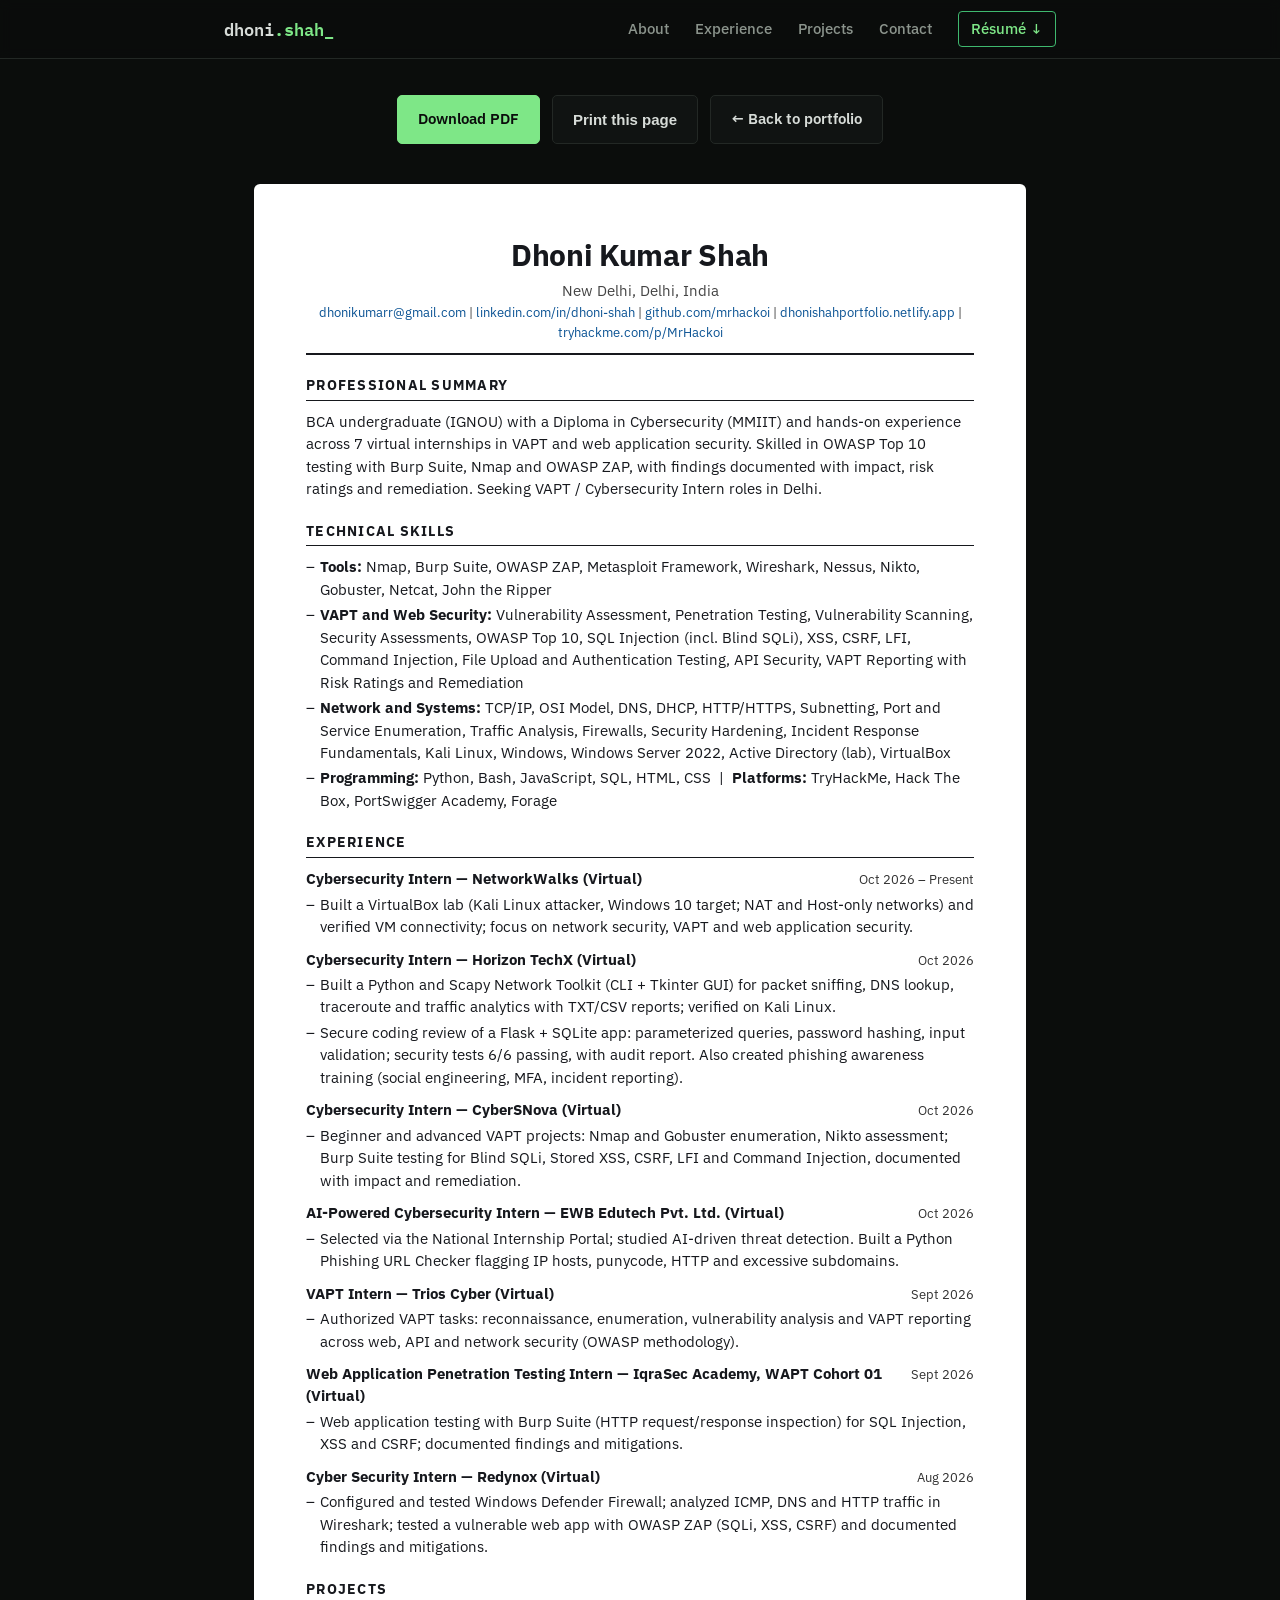
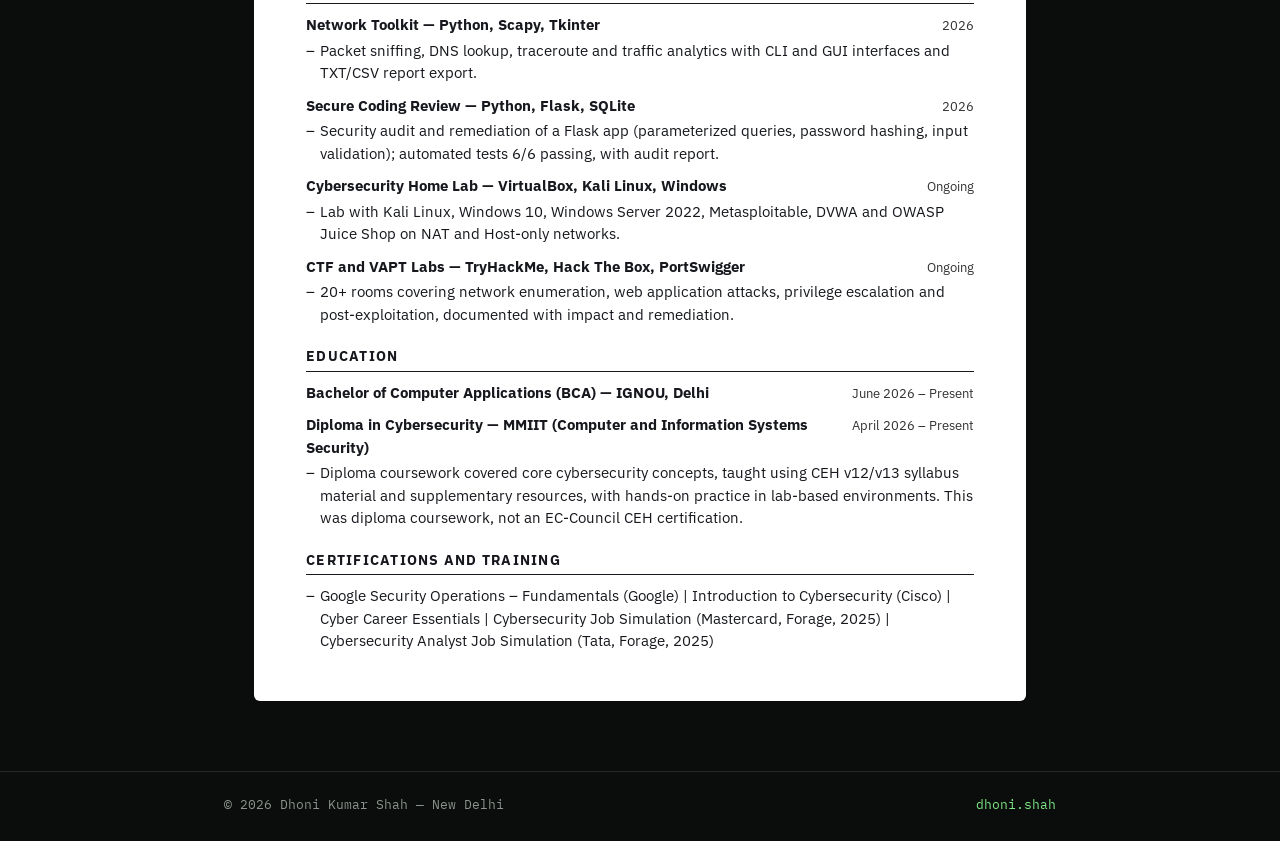
==== resume.html @ 26e0c346 "New hand-built cybersecurity portfolio: home + résumé pages, custom CSS/JS (replaces old generated b" ====
<!DOCTYPE html>
<html lang="en">
<head>
<meta charset="UTF-8" />
<meta name="viewport" content="width=device-width, initial-scale=1.0" />
<title>Résumé — Dhoni Kumar Shah</title>
<meta name="description" content="Résumé of Dhoni Kumar Shah — Cybersecurity Intern, VAPT & Web Application Security, New Delhi." />
<link rel="icon" href="data:image/svg+xml,<svg xmlns='http://www.w3.org/2000/svg' viewBox='0 0 100 100'><rect width='100' height='100' fill='%230b0d0c'/><text x='50' y='68' font-size='58' text-anchor='middle' fill='%237ee787' font-family='monospace' font-weight='bold'>D</text></svg>" />
<link rel="preconnect" href="https://fonts.googleapis.com" />
<link rel="preconnect" href="https://fonts.gstatic.com" crossorigin />
<link href="https://fonts.googleapis.com/css2?family=IBM+Plex+Mono:wght@400;500;600&family=IBM+Plex+Sans:wght@400;500;600;700&display=swap" rel="stylesheet" />
<link rel="stylesheet" href="styles.css" />
</head>
<body>

<header class="site-header">
  <div class="wrap header-inner">
    <a class="brand" href="index.html">dhoni<span class="accent">.shah</span><span class="cursor">_</span></a>
    <nav class="nav" id="nav">
      <a href="index.html#about">About</a>
      <a href="index.html#experience">Experience</a>
      <a href="index.html#projects">Projects</a>
      <a href="index.html#contact">Contact</a>
      <a class="nav-resume" href="resume.pdf" download>Résumé ↓</a>
    </nav>
    <button class="nav-toggle" id="navToggle" aria-label="Menu">≡</button>
  </div>
</header>

<main class="wrap resume-page">
  <div class="resume-actions">
    <a class="btn btn-solid" href="resume.pdf" download>Download PDF</a>
    <button class="btn btn-ghost" onclick="window.print()">Print this page</button>
    <a class="btn btn-ghost" href="index.html">← Back to portfolio</a>
  </div>

  <div class="sheet">
    <h1>Dhoni Kumar Shah</h1>
    <p class="r-loc">New Delhi, Delhi, India</p>
    <p class="r-contact">
      <a href="mailto:dhonikumarr@gmail.com">dhonikumarr@gmail.com</a> |
      <a href="https://www.linkedin.com/in/dhoni-shah">linkedin.com/in/dhoni-shah</a> |
      <a href="https://github.com/mrhackoi">github.com/mrhackoi</a> |
      <a href="https://dhonishahportfolio.netlify.app/">dhonishahportfolio.netlify.app</a> |
      <a href="https://tryhackme.com/p/MrHackoi">tryhackme.com/p/MrHackoi</a>
    </p>

    <h2>Professional Summary</h2>
    <p>BCA undergraduate (IGNOU) with a Diploma in Cybersecurity (MMIIT) and hands-on experience across 7 virtual internships in VAPT and web application security. Skilled in OWASP Top 10 testing with Burp Suite, Nmap and OWASP ZAP, with findings documented with impact, risk ratings and remediation. Seeking VAPT / Cybersecurity Intern roles in Delhi.</p>

    <h2>Technical Skills</h2>
    <ul>
      <li><strong>Tools:</strong> Nmap, Burp Suite, OWASP ZAP, Metasploit Framework, Wireshark, Nessus, Nikto, Gobuster, Netcat, John the Ripper</li>
      <li><strong>VAPT and Web Security:</strong> Vulnerability Assessment, Penetration Testing, Vulnerability Scanning, Security Assessments, OWASP Top 10, SQL Injection (incl. Blind SQLi), XSS, CSRF, LFI, Command Injection, File Upload and Authentication Testing, API Security, VAPT Reporting with Risk Ratings and Remediation</li>
      <li><strong>Network and Systems:</strong> TCP/IP, OSI Model, DNS, DHCP, HTTP/HTTPS, Subnetting, Port and Service Enumeration, Traffic Analysis, Firewalls, Security Hardening, Incident Response Fundamentals, Kali Linux, Windows, Windows Server 2022, Active Directory (lab), VirtualBox</li>
      <li><strong>Programming:</strong> Python, Bash, JavaScript, SQL, HTML, CSS &nbsp;|&nbsp; <strong>Platforms:</strong> TryHackMe, Hack The Box, PortSwigger Academy, Forage</li>
    </ul>

    <h2>Experience</h2>
    <div class="r-row"><h3>Cybersecurity Intern — NetworkWalks (Virtual)</h3><span class="r-date">Oct 2026 – Present</span></div>
    <ul><li>Built a VirtualBox lab (Kali Linux attacker, Windows 10 target; NAT and Host-only networks) and verified VM connectivity; focus on network security, VAPT and web application security.</li></ul>
    <div class="r-row"><h3>Cybersecurity Intern — Horizon TechX (Virtual)</h3><span class="r-date">Oct 2026</span></div>
    <ul>
      <li>Built a Python and Scapy Network Toolkit (CLI + Tkinter GUI) for packet sniffing, DNS lookup, traceroute and traffic analytics with TXT/CSV reports; verified on Kali Linux.</li>
      <li>Secure coding review of a Flask + SQLite app: parameterized queries, password hashing, input validation; security tests 6/6 passing, with audit report. Also created phishing awareness training (social engineering, MFA, incident reporting).</li>
    </ul>
    <div class="r-row"><h3>Cybersecurity Intern — CyberSNova (Virtual)</h3><span class="r-date">Oct 2026</span></div>
    <ul><li>Beginner and advanced VAPT projects: Nmap and Gobuster enumeration, Nikto assessment; Burp Suite testing for Blind SQLi, Stored XSS, CSRF, LFI and Command Injection, documented with impact and remediation.</li></ul>
    <div class="r-row"><h3>AI-Powered Cybersecurity Intern — EWB Edutech Pvt. Ltd. (Virtual)</h3><span class="r-date">Oct 2026</span></div>
    <ul><li>Selected via the National Internship Portal; studied AI-driven threat detection. Built a Python Phishing URL Checker flagging IP hosts, punycode, HTTP and excessive subdomains.</li></ul>
    <div class="r-row"><h3>VAPT Intern — Trios Cyber (Virtual)</h3><span class="r-date">Sept 2026</span></div>
    <ul><li>Authorized VAPT tasks: reconnaissance, enumeration, vulnerability analysis and VAPT reporting across web, API and network security (OWASP methodology).</li></ul>
    <div class="r-row"><h3>Web Application Penetration Testing Intern — IqraSec Academy, WAPT Cohort 01 (Virtual)</h3><span class="r-date">Sept 2026</span></div>
    <ul><li>Web application testing with Burp Suite (HTTP request/response inspection) for SQL Injection, XSS and CSRF; documented findings and mitigations.</li></ul>
    <div class="r-row"><h3>Cyber Security Intern — Redynox (Virtual)</h3><span class="r-date">Aug 2026</span></div>
    <ul><li>Configured and tested Windows Defender Firewall; analyzed ICMP, DNS and HTTP traffic in Wireshark; tested a vulnerable web app with OWASP ZAP (SQLi, XSS, CSRF) and documented findings and mitigations.</li></ul>

    <h2>Projects</h2>
    <div class="r-row"><h3>Network Toolkit — Python, Scapy, Tkinter</h3><span class="r-date">2026</span></div>
    <ul><li>Packet sniffing, DNS lookup, traceroute and traffic analytics with CLI and GUI interfaces and TXT/CSV report export.</li></ul>
    <div class="r-row"><h3>Secure Coding Review — Python, Flask, SQLite</h3><span class="r-date">2026</span></div>
    <ul><li>Security audit and remediation of a Flask app (parameterized queries, password hashing, input validation); automated tests 6/6 passing, with audit report.</li></ul>
    <div class="r-row"><h3>Cybersecurity Home Lab — VirtualBox, Kali Linux, Windows</h3><span class="r-date">Ongoing</span></div>
    <ul><li>Lab with Kali Linux, Windows 10, Windows Server 2022, Metasploitable, DVWA and OWASP Juice Shop on NAT and Host-only networks.</li></ul>
    <div class="r-row"><h3>CTF and VAPT Labs — TryHackMe, Hack The Box, PortSwigger</h3><span class="r-date">Ongoing</span></div>
    <ul><li>20+ rooms covering network enumeration, web application attacks, privilege escalation and post-exploitation, documented with impact and remediation.</li></ul>

    <h2>Education</h2>
    <div class="r-row"><h3>Bachelor of Computer Applications (BCA) — IGNOU, Delhi</h3><span class="r-date">June 2026 – Present</span></div>
    <div class="r-row"><h3>Diploma in Cybersecurity — MMIIT (Computer and Information Systems Security)</h3><span class="r-date">April 2026 – Present</span></div>
    <ul><li>Diploma coursework covered core cybersecurity concepts, taught using CEH v12/v13 syllabus material and supplementary resources, with hands-on practice in lab-based environments. This was diploma coursework, not an EC-Council CEH certification.</li></ul>

    <h2>Certifications and Training</h2>
    <ul><li>Google Security Operations – Fundamentals (Google) | Introduction to Cybersecurity (Cisco) | Cyber Career Essentials | Cybersecurity Job Simulation (Mastercard, Forage, 2025) | Cybersecurity Analyst Job Simulation (Tata, Forage, 2025)</li></ul>
  </div>
</main>

<footer class="site-footer">
  <div class="wrap footer-inner mono">
    <span>© <span id="year">2026</span> Dhoni Kumar Shah — New Delhi</span>
    <span><a href="index.html">dhoni.shah</a></span>
  </div>
</footer>

<script src="script.js"></script>
</body>
</html>
---- styles.css ----
/* Dhoni Kumar Shah — portfolio
   Hand-built stylesheet. Dark, paper-flat, one accent. No frameworks. */

:root {
  --bg: #0b0d0c;
  --bg-soft: #101312;
  --panel: #121514;
  --line: #232825;
  --text: #d7dcd8;
  --muted: #8b948c;
  --accent: #7ee787;
  --accent-dim: #3fb96f;
  --mono: "IBM Plex Mono", ui-monospace, monospace;
  --sans: "IBM Plex Sans", -apple-system, "Segoe UI", sans-serif;
}

* { margin: 0; padding: 0; box-sizing: border-box; }

html { scroll-behavior: smooth; }

body {
  background: var(--bg);
  color: var(--text);
  font-family: var(--sans);
  font-size: 16.5px;
  line-height: 1.65;
  -webkit-font-smoothing: antialiased;
}

::selection { background: var(--accent); color: #0b0d0c; }

.wrap { max-width: 880px; margin: 0 auto; padding: 0 24px; }
.mono { font-family: var(--mono); }
.accent { color: var(--accent); }

a { color: var(--accent); text-decoration: none; }
a:hover { text-decoration: underline; text-underline-offset: 3px; }

/* ---------- header ---------- */
.site-header {
  position: sticky; top: 0; z-index: 10;
  background: rgba(11, 13, 12, 0.92);
  backdrop-filter: blur(6px);
  border-bottom: 1px solid var(--line);
}
.header-inner { display: flex; align-items: center; justify-content: space-between; height: 58px; }
.brand { font-family: var(--mono); font-weight: 600; font-size: 17px; color: var(--text); }
.brand:hover { text-decoration: none; }
.cursor { color: var(--accent); animation: blink 1.1s steps(1) infinite; }
@keyframes blink { 50% { opacity: 0; } }

.nav { display: flex; gap: 26px; align-items: center; }
.nav a { color: var(--muted); font-size: 14.5px; font-weight: 500; }
.nav a:hover { color: var(--text); text-decoration: none; }
.nav .nav-resume {
  color: var(--accent); border: 1px solid var(--accent-dim);
  padding: 5px 12px; border-radius: 4px;
}
.nav .nav-resume:hover { background: rgba(126, 231, 135, 0.08); color: var(--accent); }
.nav-toggle { display: none; background: none; border: 0; color: var(--text); font-size: 24px; cursor: pointer; }

/* ---------- hero ---------- */
.hero { padding: 84px 24px 30px; }
.hero-kicker { font-size: 13.5px; color: var(--muted); letter-spacing: 0.02em; margin-bottom: 22px; }
.dot {
  display: inline-block; width: 8px; height: 8px; border-radius: 50%;
  background: var(--accent); margin-right: 8px; vertical-align: 1px;
  animation: pulse 2s ease-in-out infinite;
}
@keyframes pulse { 50% { opacity: 0.35; } }

.hero h1 { font-size: 52px; line-height: 1.08; font-weight: 700; letter-spacing: -0.02em; }
.hero-role { font-size: 22px; color: var(--muted); font-weight: 500; margin-top: 10px; }
.hero-text { max-width: 640px; margin-top: 22px; font-size: 17.5px; color: #bcc4bd; }
.hero-actions { display: flex; gap: 12px; flex-wrap: wrap; margin-top: 30px; }

.btn {
  display: inline-block; padding: 11px 20px; border-radius: 5px;
  font-weight: 600; font-size: 15px; border: 1px solid var(--accent-dim);
}
.btn:hover { text-decoration: none; }
.btn-solid { background: var(--accent); color: #0b0d0c; border-color: var(--accent); }
.btn-solid:hover { background: #95f2a1; }
.btn-ghost { color: var(--text); border-color: var(--line); background: var(--bg-soft); }
.btn-ghost:hover { border-color: var(--muted); }

/* ---------- terminal ---------- */
.terminal {
  margin-top: 52px; border: 1px solid var(--line); border-radius: 8px;
  background: var(--panel); overflow: hidden;
}
.terminal-bar {
  display: flex; align-items: center; gap: 7px;
  padding: 10px 14px; border-bottom: 1px solid var(--line); background: var(--bg-soft);
}
.terminal-bar span { width: 11px; height: 11px; border-radius: 50%; background: #2c332e; }
.terminal-bar span:first-child { background: #4a3535; }
.terminal-bar em { font-style: normal; font-family: var(--mono); font-size: 12.5px; color: var(--muted); margin-left: 8px; }
.terminal-body {
  padding: 20px 22px; font-family: var(--mono); font-size: 13.8px;
  line-height: 1.75; color: #a9e8b2; overflow-x: auto; white-space: pre;
}

/* ---------- sections ---------- */
.section { padding: 64px 24px 8px; }
.section-title {
  font-size: 15px; font-weight: 600; letter-spacing: 0.06em; text-transform: lowercase;
  color: var(--text); padding-bottom: 12px; border-bottom: 1px solid var(--line); margin-bottom: 30px;
}
.section p { color: #bcc4bd; margin-bottom: 16px; }
.section p:last-child { margin-bottom: 0; }

/* about */
.about-grid { display: grid; grid-template-columns: 1fr 240px; gap: 44px; }
.facts { border: 1px solid var(--line); border-radius: 6px; padding: 6px 18px; height: fit-content; background: var(--bg-soft); }
.facts div { padding: 11px 0; border-bottom: 1px dashed var(--line); font-size: 13.5px; }
.facts div:last-child { border-bottom: 0; }
.facts span { display: block; color: var(--muted); font-size: 11.5px; text-transform: uppercase; letter-spacing: 0.08em; margin-bottom: 2px; }

/* skills */
.skills-grid { display: grid; grid-template-columns: 1fr 1fr; gap: 30px 44px; }
.skill-block h3 { font-size: 16px; margin-bottom: 12px; }
.chips { list-style: none; display: flex; flex-wrap: wrap; gap: 8px; }
.chips li {
  font-family: var(--mono); font-size: 12.8px; color: var(--text);
  border: 1px solid var(--line); background: var(--bg-soft);
  padding: 4px 10px; border-radius: 20px;
}
.chips li:hover { border-color: var(--accent-dim); color: var(--accent); }
.skill-note { margin-top: 14px; font-size: 14px; color: var(--muted); }

/* experience */
.timeline { list-style: none; }
.timeline li { padding: 20px 0 20px 22px; border-left: 2px solid var(--line); position: relative; }
.timeline li::before {
  content: ""; position: absolute; left: -5px; top: 30px;
  width: 8px; height: 8px; border-radius: 50%; background: var(--bg); border: 2px solid var(--accent-dim);
}
.timeline li:first-child { padding-top: 4px; }
.timeline li:first-child::before { top: 14px; }
.t-head { display: flex; justify-content: space-between; align-items: baseline; gap: 16px; flex-wrap: wrap; }
.t-head h3 { font-size: 17px; }
.t-date { font-size: 12.8px; color: var(--muted); white-space: nowrap; }
.timeline p { margin-top: 6px; font-size: 15.5px; }

/* projects */
.project-list { display: flex; flex-direction: column; }
.project { padding: 22px 0; border-bottom: 1px solid var(--line); }
.project:first-child { padding-top: 4px; }
.project:last-child { border-bottom: 0; }
.p-head { display: flex; justify-content: space-between; align-items: baseline; gap: 16px; flex-wrap: wrap; }
.p-head h3 { font-size: 18px; }
.p-head h3 a { color: var(--text); }
.p-head h3 a:hover { color: var(--accent); text-decoration: none; }
.p-stack { font-size: 12.5px; color: var(--muted); }
.project p { margin-top: 6px; font-size: 15.5px; }
.more-link { margin-top: 18px; font-size: 14px; color: var(--muted); }

/* education */
.edu-grid { display: grid; grid-template-columns: 1fr 1fr; gap: 44px; }
.edu-item { margin-bottom: 26px; }
.edu-item p { font-size: 15.5px; margin-top: 5px; }
.cert-list { list-style: none; }
.cert-list li { padding: 11px 0; border-bottom: 1px dashed var(--line); font-size: 15px; }
.cert-list li:first-child { padding-top: 0; }
.cert-list li:last-child { border-bottom: 0; }
.cert-list strong { font-weight: 600; }
.cert-list span { display: block; color: var(--muted); font-size: 13.5px; }

/* contact */
.contact { padding-bottom: 30px; }
.contact-text { max-width: 560px; font-size: 17.5px; }
.contact .btn { margin-top: 10px; }
.socials { list-style: none; display: flex; gap: 28px; flex-wrap: wrap; margin-top: 34px; font-size: 14px; }
.socials a { color: var(--muted); }
.socials a:hover { color: var(--accent); }

/* footer */
.site-footer { border-top: 1px solid var(--line); margin-top: 70px; }
.footer-inner {
  display: flex; justify-content: space-between; gap: 16px; flex-wrap: wrap;
  padding-top: 22px; padding-bottom: 26px; font-size: 12.8px; color: var(--muted);
}

/* ---------- resume page ---------- */
.resume-page { max-width: 820px; }
.resume-page .sheet {
  background: #ffffff; color: #16181d; border-radius: 6px;
  padding: 48px 52px; margin: 40px auto 60px;
  font-size: 14.5px; line-height: 1.55;
}
.resume-page .sheet h1 { font-size: 30px; letter-spacing: -0.01em; text-align: center; }
.resume-page .sheet .r-loc { text-align: center; color: #444; margin-top: 2px; }
.resume-page .sheet .r-contact { text-align: center; font-size: 13px; color: #444; border-bottom: 2px solid #16181d; padding-bottom: 10px; }
.resume-page .sheet .r-contact a { color: #0b5394; }
.resume-page .sheet h2 {
  font-size: 14px; text-transform: uppercase; letter-spacing: 0.09em;
  border-bottom: 1px solid #16181d; padding-bottom: 3px; margin: 20px 0 10px;
}
.resume-page .sheet h3 { font-size: 14.5px; display: inline; }
.resume-page .sheet .r-row { display: flex; justify-content: space-between; align-items: baseline; gap: 14px; margin-top: 10px; }
.resume-page .sheet .r-date { font-size: 13px; color: #333; white-space: nowrap; }
.resume-page .sheet ul { list-style: none; }
.resume-page .sheet li { padding-left: 14px; position: relative; margin-top: 3px; }
.resume-page .sheet li::before { content: "–"; position: absolute; left: 0; }
.resume-page .sheet p { color: #16181d; margin: 0; }
.resume-actions { display: flex; gap: 12px; justify-content: center; margin-top: 36px; }

@media print {
  .site-header, .resume-actions, .site-footer { display: none; }
  body { background: #fff; }
  .resume-page .sheet { margin: 0; padding: 10px; border-radius: 0; }
}

/* ---------- small screens ---------- */
@media (max-width: 720px) {
  .hero { padding-top: 56px; }
  .hero h1 { font-size: 38px; }
  .hero-role { font-size: 18px; }
  .about-grid, .skills-grid, .edu-grid { grid-template-columns: 1fr; }
  .nav {
    display: none; position: absolute; top: 58px; left: 0; right: 0;
    flex-direction: column; align-items: flex-start; gap: 0;
    background: var(--bg); border-bottom: 1px solid var(--line); padding: 10px 24px 16px;
  }
  .nav.open { display: flex; }
  .nav a { padding: 8px 0; }
  .nav-toggle { display: block; }
  .resume-page .sheet { padding: 30px 22px; }
  .terminal-body { font-size: 12.3px; }
}
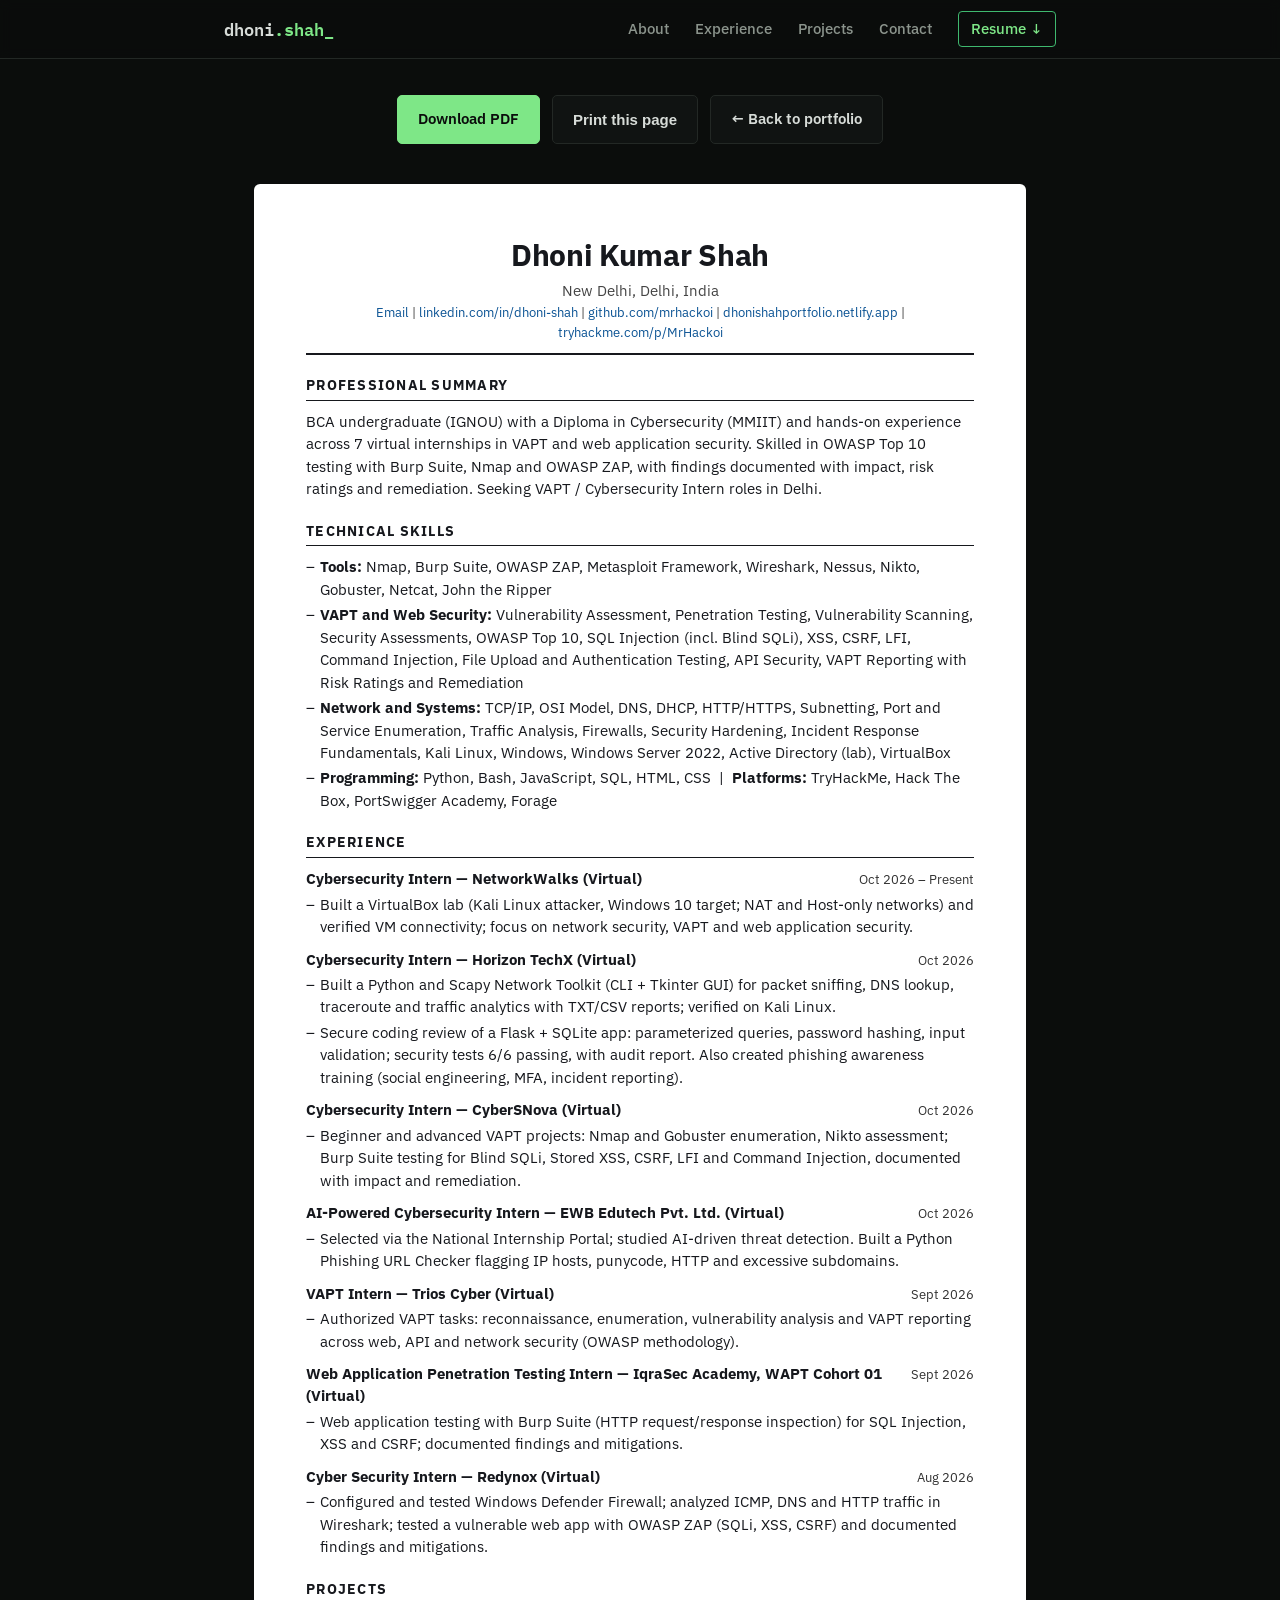
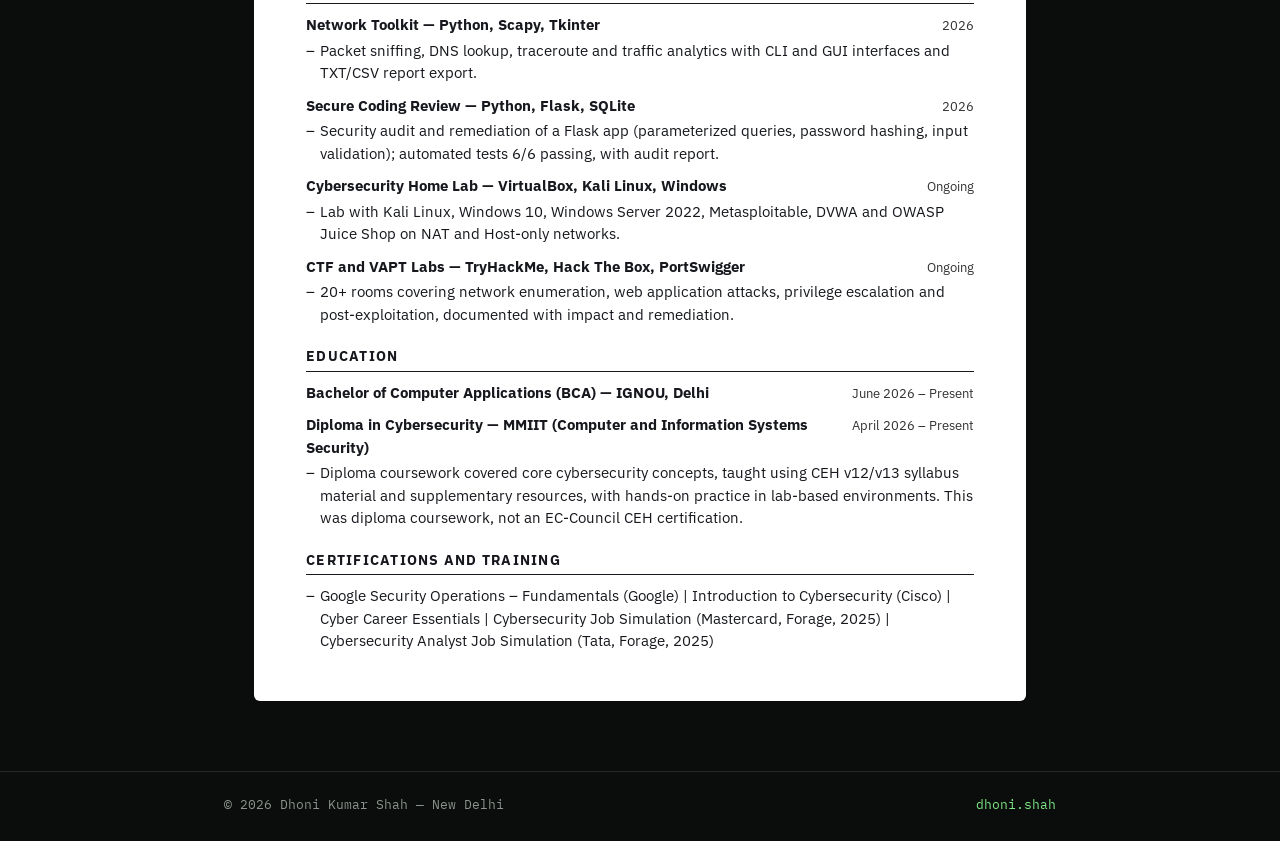
==== commit fa16e2c6: "Resume wording (no accent), availability (full-time/part-time/remote/contract), contact button inste" ====
--- a/resume.html
+++ b/resume.html
@@ -3,7 +3,7 @@
 <head>
 <meta charset="UTF-8" />
 <meta name="viewport" content="width=device-width, initial-scale=1.0" />
-<title>Résumé — Dhoni Kumar Shah</title>
+<title>Resume — Dhoni Kumar Shah</title>
 <meta name="description" content="Résumé of Dhoni Kumar Shah — Cybersecurity Intern, VAPT & Web Application Security, New Delhi." />
 <link rel="icon" href="data:image/svg+xml,<svg xmlns='http://www.w3.org/2000/svg' viewBox='0 0 100 100'><rect width='100' height='100' fill='%230b0d0c'/><text x='50' y='68' font-size='58' text-anchor='middle' fill='%237ee787' font-family='monospace' font-weight='bold'>D</text></svg>" />
 <link rel="preconnect" href="https://fonts.googleapis.com" />
@@ -21,7 +21,7 @@
       <a href="index.html#experience">Experience</a>
       <a href="index.html#projects">Projects</a>
       <a href="index.html#contact">Contact</a>
-      <a class="nav-resume" href="resume.pdf" download>Résumé ↓</a>
+      <a class="nav-resume" href="Resume%20PDF.pdf" download>Resume ↓</a>
     </nav>
     <button class="nav-toggle" id="navToggle" aria-label="Menu">≡</button>
   </div>
@@ -29,7 +29,7 @@
 
 <main class="wrap resume-page">
   <div class="resume-actions">
-    <a class="btn btn-solid" href="resume.pdf" download>Download PDF</a>
+    <a class="btn btn-solid" href="Resume%20PDF.pdf" download>Download PDF</a>
     <button class="btn btn-ghost" onclick="window.print()">Print this page</button>
     <a class="btn btn-ghost" href="index.html">← Back to portfolio</a>
   </div>
@@ -38,7 +38,7 @@
     <h1>Dhoni Kumar Shah</h1>
     <p class="r-loc">New Delhi, Delhi, India</p>
     <p class="r-contact">
-      <a href="mailto:dhonikumarr@gmail.com">dhonikumarr@gmail.com</a> |
+      <a href="mailto:dhonikumarr@gmail.com">Email</a> |
       <a href="https://www.linkedin.com/in/dhoni-shah">linkedin.com/in/dhoni-shah</a> |
       <a href="https://github.com/mrhackoi">github.com/mrhackoi</a> |
       <a href="https://dhonishahportfolio.netlify.app/">dhonishahportfolio.netlify.app</a> |
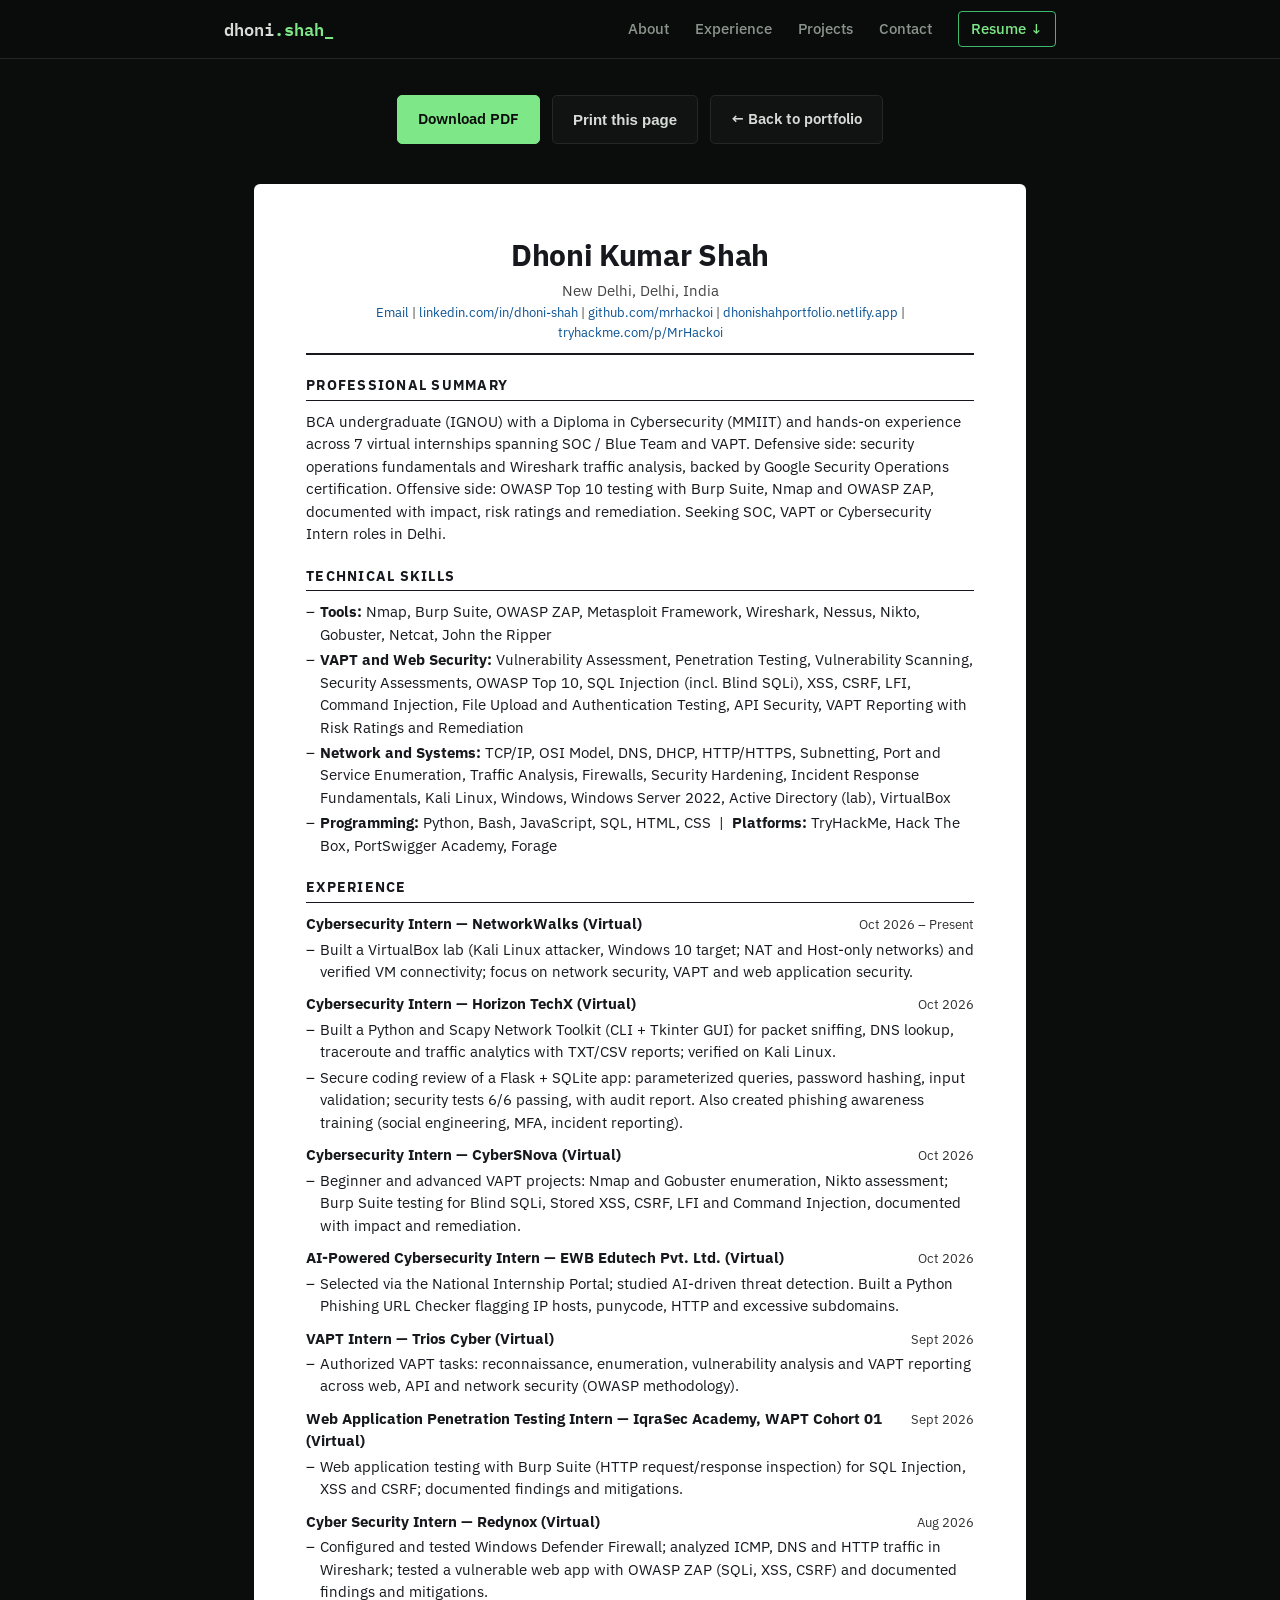
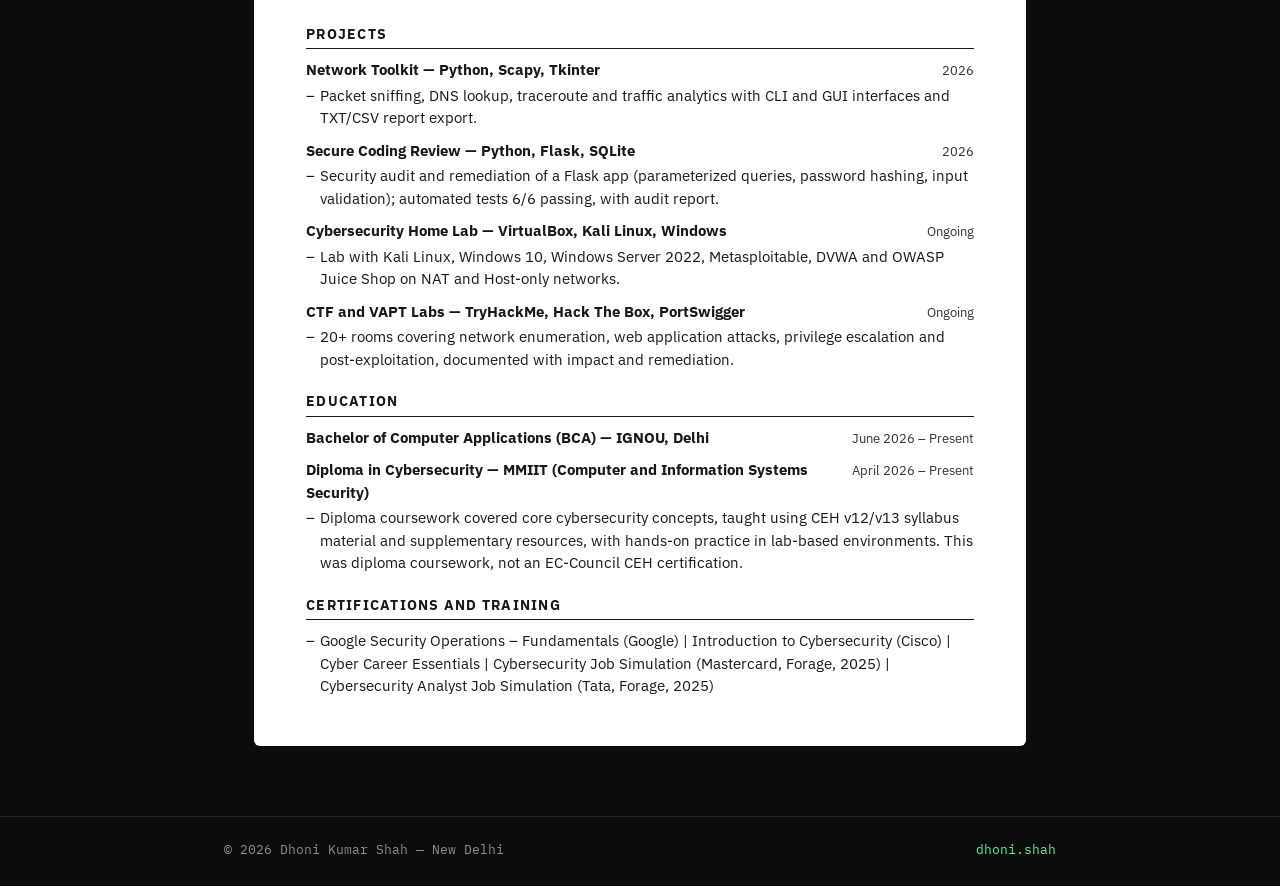
==== commit 438355cd: "Align site to SOC + VAPT positioning (hero, about, web resume, terminal)" ====
--- a/resume.html
+++ b/resume.html
@@ -4,7 +4,7 @@
 <meta charset="UTF-8" />
 <meta name="viewport" content="width=device-width, initial-scale=1.0" />
 <title>Resume — Dhoni Kumar Shah</title>
-<meta name="description" content="Résumé of Dhoni Kumar Shah — Cybersecurity Intern, VAPT & Web Application Security, New Delhi." />
+<meta name="description" content="Resume of Dhoni Kumar Shah — Cybersecurity Intern, VAPT & Web Application Security, New Delhi." />
 <link rel="icon" href="data:image/svg+xml,<svg xmlns='http://www.w3.org/2000/svg' viewBox='0 0 100 100'><rect width='100' height='100' fill='%230b0d0c'/><text x='50' y='68' font-size='58' text-anchor='middle' fill='%237ee787' font-family='monospace' font-weight='bold'>D</text></svg>" />
 <link rel="preconnect" href="https://fonts.googleapis.com" />
 <link rel="preconnect" href="https://fonts.gstatic.com" crossorigin />
@@ -46,7 +46,7 @@
     </p>
 
     <h2>Professional Summary</h2>
-    <p>BCA undergraduate (IGNOU) with a Diploma in Cybersecurity (MMIIT) and hands-on experience across 7 virtual internships in VAPT and web application security. Skilled in OWASP Top 10 testing with Burp Suite, Nmap and OWASP ZAP, with findings documented with impact, risk ratings and remediation. Seeking VAPT / Cybersecurity Intern roles in Delhi.</p>
+    <p>BCA undergraduate (IGNOU) with a Diploma in Cybersecurity (MMIIT) and hands-on experience across 7 virtual internships spanning SOC / Blue Team and VAPT. Defensive side: security operations fundamentals and Wireshark traffic analysis, backed by Google Security Operations certification. Offensive side: OWASP Top 10 testing with Burp Suite, Nmap and OWASP ZAP, documented with impact, risk ratings and remediation. Seeking SOC, VAPT or Cybersecurity Intern roles in Delhi.</p>
 
     <h2>Technical Skills</h2>
     <ul>
--- a/styles.css
+++ b/styles.css
@@ -229,3 +229,35 @@
   .resume-page .sheet { padding: 30px 22px; }
   .terminal-body { font-size: 12.3px; }
 }
+
+/* ---------- interactive terminal (green on black, Kali style) ---------- */
+.terminal { background: #000; }
+.terminal-screen {
+  height: 330px; overflow-y: auto; padding: 16px 18px;
+  font-family: var(--mono); font-size: 13.6px; line-height: 1.7;
+  color: #00ff66; background: #000;
+  scrollbar-width: thin; scrollbar-color: #14532d #000;
+}
+.terminal-screen::-webkit-scrollbar { width: 8px; }
+.terminal-screen::-webkit-scrollbar-thumb { background: #14532d; }
+.terminal-screen .t-prompt { color: #4dff88; }
+.terminal-screen .t-cmd { color: #eaffea; font-weight: 600; }
+.terminal-screen .t-out { color: #00e05e; white-space: pre-wrap; word-break: break-word; }
+.terminal-screen .t-dim { color: #00913f; }
+.terminal-screen .t-line { white-space: pre-wrap; word-break: break-word; }
+.terminal-chips {
+  display: flex; flex-wrap: wrap; gap: 8px;
+  padding: 12px 14px; border-top: 1px solid #14532d; background: #020604;
+}
+.terminal-chips button {
+  font-family: var(--mono); font-size: 12.8px; cursor: pointer;
+  color: #00ff66; background: #000; border: 1px solid #1d7a3f;
+  padding: 5px 12px; border-radius: 4px;
+}
+.terminal-chips button:hover:not(:disabled) { background: #00ff66; color: #000; }
+.terminal-chips button:disabled { opacity: 0.45; cursor: wait; }
+.terminal-hint {
+  padding: 0 16px 13px; font-size: 12.3px; color: #00913f; background: #020604;
+  border-top: 0; margin: 0;
+}
+.terminal-hint b { color: #00ff66; }
